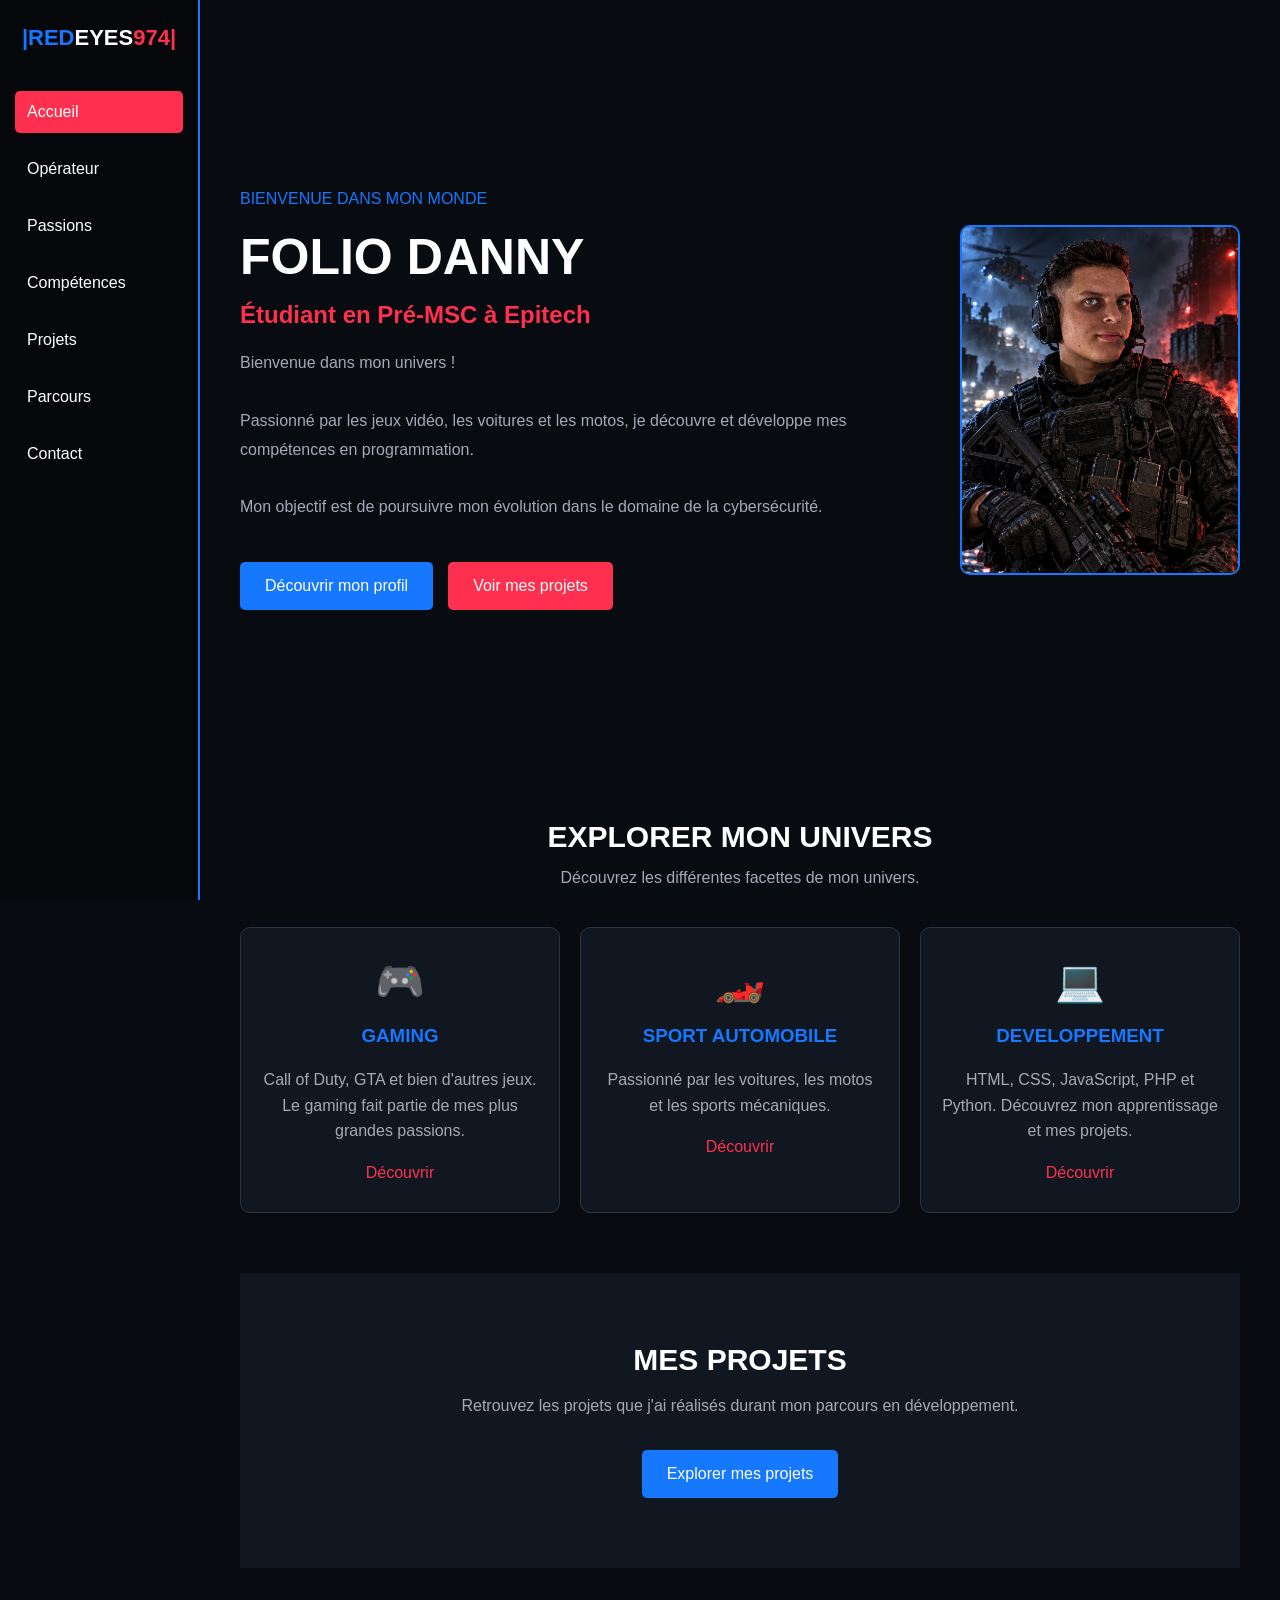
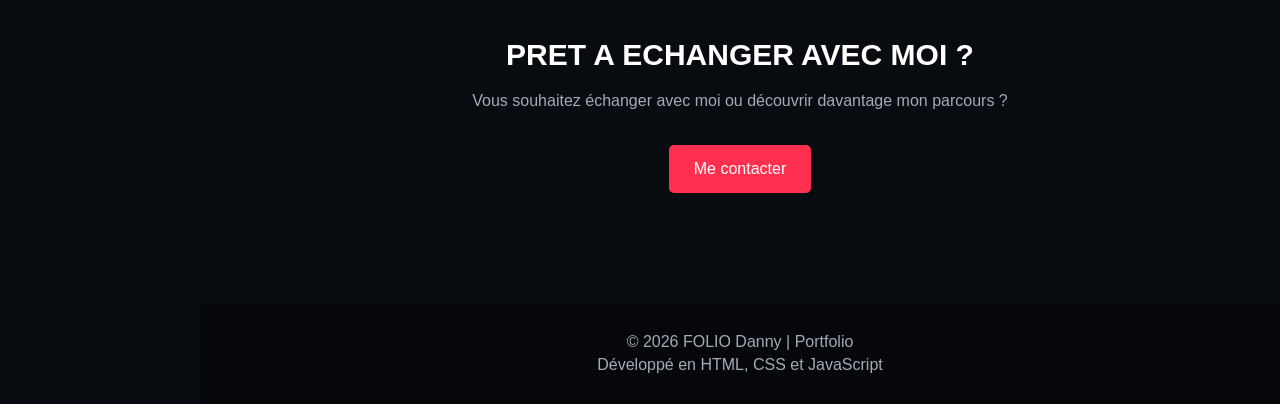
==== Frontend/HTML/index.html @ 4f89bb45 "Réorganisation du portfolio - Frontend et Backend" ====
<!DOCTYPE html>
<html lang="fr">

<head>
    <meta charset="UTF-8">
    <meta name="viewport" content="width=device-width, initial-scale=1.0">
    <meta name="description" content="Portfolio de Folio Danny - Développement, projets et passions">
    <meta name="author" content="Folio Danny">
    <title>Folio Danny | Portfolio</title>
    <link href="../CSS/style.css" rel="stylesheet">
    <script src="../JS/script.js" defer></script>
    <link rel="icon" type="image/png" href="../IMAGES/favicon.png">
</head>

<body>

    <!-- NAVIGATION -->
    <header>
        <nav class="navbar">
            <div class="logo"><span>|RED</span>EYES<span class="rouge">974|</span></div>
            <button class="menu-toggle" id="menu-toggle" type="button" aria-label="Ouvrir le menu" aria-expanded="false">☰</button>
            <ul class="menu" id="menu">
                <li><a href="../HTML/index.html" class="actif">Accueil</a></li>
                <li><a href="../HTML/operator.html">Opérateur</a></li>
                <li><a href="../HTML/passions.html">Passions</a></li>
                <li><a href="../HTML/competences.html">Compétences</a></li>
                <li><a href="../HTML/projets.html">Projets</a></li>
                <li><a href="../HTML/parcours.html">Parcours</a></li>
                <li><a href="../HTML/contact.html">Contact</a></li>
            </ul>
        </nav>
    </header>

    <main>
        <!-- PRESENTATION -->
        <section class="accueil" id="accueil">
            <div class="presentation">
                <p class="sous-titre">BIENVENUE DANS MON MONDE</p>
                <h1>FOLIO DANNY</h1>
                <h2>Étudiant en Pré-MSC à Epitech</h2>
                <p class="description">Bienvenue dans mon univers !<br>
                    Passionné par les jeux vidéo, les voitures et les motos, je découvre et développe mes compétences en programmation.<br>
                    Mon objectif est de poursuivre mon évolution dans le domaine de la cybersécurité.</p>

                <div class="boutons">
                    <a href="../HTML/operator.html" class="btn btn-bleu">Découvrir mon profil</a>
                    <a href="../HTML/projets.html" class="btn btn-rouge">Voir mes projets</a>
                </div>
            </div>

            <div class="photo-profil">
                <img src="../IMAGES/soldat RedEyes.png" alt="Photo de Folio Danny">
            </div>
        </section>

        <!-- MES UNIVERS -->
        <section class="univers" id="univers">
            <h2>EXPLORER MON UNIVERS</h2>
            <p class="section-description">Découvrez les différentes facettes de mon univers.</p>

            <div class="cartes">

                <!-- GAMING -->
                <article class="carte">
                    <div class="icone">🎮</div>
                    <h3>GAMING</h3>
                    <p>Call of Duty, GTA et bien d'autres jeux. Le gaming fait partie de mes plus grandes passions.</p>
                    <a href="../HTML/passions.html">Découvrir</a>
                </article>

                <!-- MOTORSPORT -->
                <article class="carte">
                    <div class="icone">🏎️</div>
                    <h3>SPORT AUTOMOBILE</h3>
                    <p>Passionné par les voitures, les motos et les sports mécaniques.</p>
                    <a href="../HTML/passions.html">Découvrir</a>
                </article>

                <!-- DEVELOPPEMENT -->
                <article class="carte">
                    <div class="icone">💻</div>
                    <h3>DEVELOPPEMENT</h3>
                    <p>HTML, CSS, JavaScript, PHP et Python. Découvrez mon apprentissage et mes projets.</p>
                    <a href="../HTML/competences.html">Découvrir</a>
                </article>
            </div>
        </section>

        <!-- MES PROJETS -->
        <section class="projets-accueil">
            <h2>MES PROJETS</h2>
            <p>Retrouvez les projets que j'ai réalisés durant mon parcours en développement.</p>
            <a href="../HTML/projets.html" class="btn btn-bleu">Explorer mes projets</a>
        </section>

        <!-- CONTACT -->
        <section class="contact-accueil">
            <h2>PRET A ECHANGER AVEC MOI ?</h2>
            <p>Vous souhaitez échanger avec moi ou découvrir davantage mon parcours ?</p>
            <a href="../HTML/contact.html" class="btn btn-rouge">Me contacter</a>
        </section>
    </main>

    <!-- FOOTER -->
    <footer>
        <p>© 2026 FOLIO Danny | Portfolio</p>
        <p>Développé en HTML, CSS et JavaScript</p>
    </footer>

</body>
</html>
---- Frontend/CSS/style.css ----
/* GENERAL */

* {
    margin: 0;
    padding: 0;
    box-sizing: border-box;
}

body {
    background-color: #080b10;
    color: white;
    font-family: Arial, sans-serif;
}

a {
    text-decoration: none;
    color: white;
}

ul {
    list-style: none;
}

/* NAVBAR */

.navbar {
    background-color: #05070a;
    width: 200px;
    height: 100vh;
    position: fixed;
    top: 0;
    left: 0;
    padding: 25px 15px;
    border-right: 2px solid #1677ff;
}

.logo {
    font-size: 22px;
    font-weight: bold;
    text-align: center;
    margin-bottom: 40px;
}

.logo span {
    color: #1677ff;
}

.logo .rouge {
    color: #ff304f;
}

.menu {
    display: flex;
    flex-direction: column;
    gap: 15px;
}

.menu a {
    display: block;
    padding: 12px;
    border-radius: 5px;
}

.menu a:hover {
    background-color: #1677ff;
}

.menu a.actif {
    background-color: #ff304f;
}

.menu-toggle {
    display: none;
}

/* CONTENU PRINCIPAL */

main {
    margin-left: 200px;
    padding: 40px;
}

/* ACCUEIL */

.accueil {
    min-height: 80vh;
    display: flex;
    align-items: center;
    justify-content: space-between;
    gap: 30px;
}

.presentation {
    max-width: 650px;
}

.sous-titre {
    color: #1677ff;
    margin-bottom: 20px;
}

.presentation h1 {
    font-size: 50px;
    margin-bottom: 15px;
}

.presentation h2 {
    color: #ff304f;
    margin-bottom: 20px;
}

.description {
    color: #a3abb8;
    line-height: 1.8;
    margin-bottom: 30px;
    white-space: pre-line;
}

/* BOUTONS */

.boutons {
    display: flex;
    gap: 15px;
    flex-wrap: wrap;
}

.btn {
    display: inline-block;
    padding: 15px 25px;
    border-radius: 5px;
    margin-top: 10px;
}

.btn-bleu {
    background-color: #1677ff;
}

.btn-rouge {
    background-color: #ff304f;
}

.btn:hover {
    opacity: 0.8;
}

/* PHOTO */

.photo-profil {
    width: 280px;
    height: 350px;
    flex-shrink: 0;
    border: 2px solid #1677ff;
    border-radius: 10px;
    overflow: hidden;
}

.photo-profil img {
    width: 100%;
    height: 100%;
    object-fit: cover;
}

/* MES UNIVERS */

.univers {
    padding: 60px 0;
    text-align: center;
}

.univers h2 {
    font-size: 30px;
    margin-bottom: 15px;
}

.section-description {
    color: #a3abb8;
    margin-bottom: 40px;
}

.cartes {
    display: flex;
    gap: 20px;
}

.carte {
    background-color: #111720;
    padding: 30px 20px;
    border: 1px solid #293444;
    border-radius: 10px;
    flex: 1;
}

.carte:hover {
    border-color: #ff304f;
}

.icone {
    font-size: 40px;
}

.carte h3 {
    color: #1677ff;
    margin: 20px 0;
}

.carte p {
    color: #a3abb8;
    line-height: 1.6;
    margin-bottom: 20px;
}

.carte a {
    color: #ff304f;
}

/* PROJETS ET CONTACT */

.projets-accueil,
.contact-accueil {
    padding: 70px 20px;
    text-align: center;
}

.projets-accueil {
    background-color: #111720;
}

.projets-accueil h2,
.contact-accueil h2 {
    font-size: 30px;
    margin-bottom: 20px;
}

.projets-accueil p,
.contact-accueil p {
    color: #a3abb8;
    margin-bottom: 25px;
}

/* PAGE CONTACT */

.contact {
    max-width: 700px;
    margin: 50px auto;
    padding: 30px;
}

.contact h1 {
    font-size: 40px;
    text-align: center;
    color: #1677ff;
    margin-bottom: 20px;
}

.contact-description {
    color: #a3abb8;
    text-align: center;
    line-height: 1.6;
    margin-bottom: 40px;
}

/* FORMULAIRE */

#form-contact {
    background-color: #111720;
    border: 1px solid #1677ff;
    padding: 30px;
    border-radius: 10px;
}

.champ {
    margin-bottom: 25px;
}

.champ label {
    display: block;
    margin-bottom: 10px;
    font-weight: bold;
}

.champ input,
.champ select,
.champ textarea {
    width: 100%;
    padding: 12px;
    background-color: #080b10;
    border: 1px solid #293444;
    border-radius: 5px;
    color: white;
    font-family: Arial, sans-serif;
    font-size: 15px;
}

.champ input:focus,
.champ select:focus,
.champ textarea:focus {
    outline: none;
    border-color: #1677ff;
}

.champ textarea {
    resize: vertical;
}

#form-contact button {
    width: 100%;
    border: none;
    cursor: pointer;
    font-size: 16px;
}

#message-formulaire {
    text-align: center;
    margin-top: 20px;
    color: #ff304f;
}

/* PAGE PASSIONS */

.passions {
    max-width: 1200px;
    margin: 30px auto;
}

.passions h1 {
    text-align: center;
    color: #1677ff;
    font-size: 40px;
    margin-bottom: 20px;
}

.passions-description {
    text-align: center;
    color: #a3abb8;
    margin-bottom: 50px;
    line-height: 1.6;
}

/* BLOCS PASSIONS */

.passion-bloc {
    display: flex;
    align-items: center;
    gap: 30px;
    background-color: #111720;
    border: 1px solid #293444;
    border-radius: 10px;
    padding: 25px;
    margin-bottom: 40px;
}

.passion-bloc:hover {
    border-color: #1677ff;
}

/* IMAGES */

.passion-image {
    width: 45%;
    flex-shrink: 0;
}

.passion-image img {
    width: 100%;
    height: 300px;
    object-fit: cover;
    border-radius: 8px;
}

/* TEXTES */

.passion-texte {
    flex: 1;
}

.passion-texte h2 {
    color: #ff304f;
    font-size: 26px;
    margin-bottom: 20px;
}

.passion-texte h3 {
    color: #1677ff;
    font-size: 18px;
    margin-top: 25px;
    margin-bottom: 15px;
}

.passion-texte p {
    color: #a3abb8;
    line-height: 1.8;
}

.passion-texte ul {
    padding-left: 20px;
    list-style: disc;
}

.passion-texte li {
    margin-bottom: 10px;
    color: white;
}

/* PAGE OPERATOR */

.operator {
    max-width: 1100px;
    margin: 30px auto;
}

.operator h1 {
    color: #1677ff;
    font-size: 40px;
    text-align: center;
    margin-bottom: 15px;
}

.operator-description {
    text-align: center;
    color: #a3abb8;
    margin-bottom: 50px;
}

/* FICHE OPERATEUR */

.operator-fiche {
    display: flex;
    gap: 40px;
    align-items: center;
    background-color: #111720;
    border: 1px solid #1677ff;
    border-radius: 10px;
    padding: 30px;
    margin-bottom: 50px;
}

/* PHOTO */

.operator-photo {
    width: 40%;
    flex-shrink: 0;
}

.operator-photo img {
    width: 100%;
    height: 450px;
    object-fit: cover;
    border-radius: 10px;
}

/* INFORMATIONS */

.operator-infos {
    flex: 1;
}

.operator-statut {
    color: #40d982;
    font-weight: bold;
    margin-bottom: 15px;
}

.operator-infos h2 {
    color: #ff304f;
    font-size: 35px;
    margin-bottom: 10px;
}

.operator-infos h3 {
    color: white;
    font-size: 22px;
    margin-bottom: 15px;
}

.operator-role {
    color: #1677ff;
    font-weight: bold;
    margin-bottom: 30px;
}

.operator-details {
    margin-bottom: 30px;
}

.operator-details p {
    padding: 12px 0;
    border-bottom: 1px solid #293444;
    color: #a3abb8;
}

.operator-details strong {
    color: white;
}

/* SECTIONS */

.operator-section {
    background-color: #111720;
    border: 1px solid #293444;
    border-radius: 10px;
    padding: 30px;
    margin-bottom: 30px;
}

.operator-section h2 {
    color: #1677ff;
    font-size: 25px;
    margin-bottom: 25px;
}

.operator-section p {
    color: #a3abb8;
    line-height: 1.8;
}

/* QUALITES */

.operator-qualites {
    display: flex;
    gap: 20px;
}

.qualite {
    flex: 1;
    background-color: #080b10;
    padding: 20px;
    border-radius: 8px;
    border: 1px solid #293444;
}

.qualite:hover {
    border-color: #ff304f;
}

.qualite h3 {
    color: #ff304f;
    font-size: 18px;
    margin-bottom: 15px;
}

/* OBJECTIFS */

.operator-objectifs {
    padding-left: 25px;
    list-style: disc;
}

.operator-objectifs li {
    color: #a3abb8;
    margin-bottom: 15px;
    line-height: 1.6;
}

/* BOUTONS */

.operator-boutons {
    display: flex;
    justify-content: center;
    gap: 20px;
    flex-wrap: wrap;
    margin: 40px 0;
}

/* PAGE COMPETENCES */

.competences {
    max-width: 1200px;
    margin: 30px auto;
}

.competences h1 {
    color: #1677ff;
    font-size: 40px;
    text-align: center;
    margin-bottom: 20px;
}

.competences-description {
    color: #a3abb8;
    text-align: center;
    line-height: 1.6;
    margin-bottom: 50px;
}

/* SECTIONS */

.competences-section {
    background-color: #111720;
    border: 1px solid #293444;
    border-radius: 10px;
    padding: 30px;
    margin-bottom: 35px;
}

.competences-section h2 {
    color: #1677ff;
    font-size: 25px;
    margin-bottom: 20px;
}

.competences-intro {
    color: #a3abb8;
    margin-bottom: 30px;
}

/* CARTES COMPETENCES */

.competences-cartes {
    display: flex;
    flex-wrap: wrap;
    gap: 20px;
}

.competence-carte {
    background-color: #080b10;
    border: 1px solid #293444;
    border-radius: 8px;
    padding: 25px;
    flex: 1 1 250px;
}

.competence-carte:hover {
    border-color: #1677ff;
}

.competence-carte h3 {
    color: white;
    font-size: 20px;
    margin-bottom: 15px;
}

.competence-carte p {
    color: #a3abb8;
    line-height: 1.6;
    margin-bottom: 15px;
}

/* NIVEAU */

.niveau {
    display: inline-block;
    color: #1677ff;
    border: 1px solid #1677ff;
    border-radius: 5px;
    padding: 7px 12px;
    font-size: 13px;
}

/* DOMAINES */

.competences-domaines {
    display: flex;
    gap: 20px;
}

.domaine {
    flex: 1;
    background-color: #080b10;
    border: 1px solid #293444;
    border-radius: 8px;
    padding: 25px;
}

.domaine:hover {
    border-color: #ff304f;
}

.domaine h3 {
    color: #ff304f;
    font-size: 19px;
    margin-bottom: 20px;
}

.domaine p {
    color: #a3abb8;
    line-height: 1.8;
}

/* SOFT SKILLS */

.soft-skills {
    display: flex;
    flex-wrap: wrap;
    gap: 20px;
}

.soft-skill {
    flex: 1 1 220px;
    background-color: #080b10;
    padding: 20px;
    border: 1px solid #293444;
    border-radius: 8px;
}

.soft-skill h3 {
    color: #ff304f;
    font-size: 18px;
    margin-bottom: 15px;
}

.soft-skill p {
    color: #a3abb8;
    line-height: 1.6;
}

/* BOUTONS */

.competences-boutons {
    display: flex;
    justify-content: center;
    flex-wrap: wrap;
    gap: 20px;
    margin: 40px 0;
}


/* PAGE PROJETS */

.projets {
    max-width: 1200px;
    margin: 30px auto;
}

.projets h1 {
    color: #1677ff;
    font-size: 40px;
    text-align: center;
    margin-bottom: 20px;
}

.projets-description {
    color: #a3abb8;
    text-align: center;
    line-height: 1.6;
    margin-bottom: 50px;
}

/* LISTE DES PROJETS */

.liste-projets {
    display: flex;
    flex-direction: column;
    gap: 30px;
}

/* CARTES PROJETS */

.projet-carte {
    display: flex;
    align-items: center;
    gap: 30px;
    background-color: #111720;
    border: 1px solid #293444;
    border-radius: 10px;
    padding: 25px;
}

.projet-carte:hover {
    border-color: #1677ff;
}

/* IMAGES */

.projet-carte img {
    width: 40%;
    height: 280px;
    object-fit: cover;
    border-radius: 8px;
}

/* INFORMATIONS */

.projet-infos {
    flex: 1;
}

.projet-numero {
    color: #1677ff;
    font-weight: bold;
    margin-bottom: 15px;
}

.projet-infos h2 {
    color: #ff304f;
    font-size: 25px;
    margin-bottom: 20px;
}

.projet-infos p {
    color: #a3abb8;
    line-height: 1.7;
    margin-bottom: 20px;
}

.projet-infos h3 {
    color: white;
    font-size: 17px;
    margin-bottom: 15px;
}

/* TECHNOLOGIES */

.projet-technologies {
    display: flex;
    flex-wrap: wrap;
    gap: 10px;
    margin-bottom: 25px;
}

.projet-technologies span {
    color: #1677ff;
    border: 1px solid #1677ff;
    padding: 8px 12px;
    border-radius: 5px;
    font-size: 13px;
}

/* STATUT */

.projet-infos .projet-statut {
    color: #ff304f;
    font-weight: bold;
    margin-bottom: 0;
}

/* CONTACT */

.projets-contact {
    text-align: center;
    padding: 60px 20px;
    margin-top: 50px;
    background-color: #111720;
    border-radius: 10px;
}

.projets-contact h2 {
    color: #1677ff;
    margin-bottom: 20px;
}

.projets-contact p {
    color: #a3abb8;
    margin-bottom: 25px;
}

/* PAGE PARCOURS */

.parcours {
    max-width: 1000px;
    margin: 30px auto;
}

.parcours h1 {
    color: #1677ff;
    font-size: 40px;
    text-align: center;
    margin-bottom: 20px;
}

.parcours-description {
    color: #a3abb8;
    text-align: center;
    line-height: 1.6;
    margin-bottom: 50px;
}

/* SECTIONS */

.parcours-section {
    margin-bottom: 50px;
}

.parcours-section h2 {
    color: #1677ff;
    font-size: 25px;
    margin-bottom: 30px;
}

/* CHRONOLOGIE */

.parcours-liste {
    border-left: 3px solid #1677ff;
    margin-left: 15px;
    padding-left: 30px;
}

/* CARTES */

.parcours-carte {
    background-color: #111720;
    border: 1px solid #293444;
    border-radius: 10px;
    padding: 30px;
    margin-bottom: 30px;
    position: relative;
}

.parcours-carte:hover {
    border-color: #ff304f;
}

/* POINTS DE LA CHRONOLOGIE */

.parcours-liste .parcours-carte::before {
    content: "";
    position: absolute;
    width: 13px;
    height: 13px;
    background-color: #ff304f;
    border-radius: 50%;
    top: 30px;
    left: -40px;
}

/* TEXTES */

.parcours-date {
    color: #1677ff;
    font-weight: bold;
    font-size: 14px;
    margin-bottom: 15px;
}

.parcours-carte h3 {
    color: #ff304f;
    font-size: 24px;
    margin-bottom: 10px;
}

.parcours-carte h4 {
    color: white;
    font-size: 18px;
    margin-bottom: 20px;
}

.parcours-carte p {
    color: #a3abb8;
    line-height: 1.8;
    margin-bottom: 20px;
}

/* STATUT */

.parcours-statut {
    display: inline-block;
    background-color: #1677ff;
    padding: 8px 15px;
    border-radius: 5px;
    font-size: 13px;
    font-weight: bold;
}

.parcours-statut.obtenu {
    background-color: #ff304f;
}

/* BOUTONS */

.parcours-boutons {
    display: flex;
    justify-content: center;
    flex-wrap: wrap;
    gap: 20px;
    margin: 40px 0;
}

/* RESPONSIVE TABLETTE */

@media (max-width: 1000px) {

    .projet-carte {
        flex-direction: column;
        align-items: stretch;
    }

    .projet-carte img {
        width: 100%;
        height: 300px;
    }

}

/* RESPONSIVE TABLETTE */

@media (max-width: 1000px) {

    .competences-domaines {
        flex-direction: column;
    }

}

/* FOOTER */

footer {
    margin-left: 200px;
    padding: 25px;
    background-color: #05070a;
    text-align: center;
    color: #a3abb8;
}

footer p {
    margin: 5px;
}

/* RESPONSIVE TABLETTE */

@media (max-width: 1100px) {

    .accueil {
        flex-direction: column;
        text-align: center;
        padding: 50px 0;
    }

    .boutons {
        justify-content: center;
    }

    .cartes {
        flex-wrap: wrap;
    }

    .carte {
        min-width: 220px;
    }
}

/* RESPONSIVE MOBILE */

@media (max-width: 768px) {

    .navbar {
        width: 100%;
        height: 70px;
        padding: 15px 20px;
        border-right: none;
        border-bottom: 2px solid #1677ff;
        display: flex;
        justify-content: space-between;
        align-items: center;
        z-index: 1000;
    }

    .logo {
        margin-bottom: 0;
    }

    .menu-toggle {
        display: block;
        background: none;
        border: none;
        color: white;
        font-size: 28px;
        cursor: pointer;
    }

    .menu {
        display: none;
        position: absolute;
        top: 70px;
        left: 0;
        width: 100%;
        background-color: #05070a;
        padding: 20px;
        max-height: calc(100vh - 70px);
        overflow-y: auto;
    }

    .menu.ouvert {
        display: flex;
    }

    main {
        margin-left: 0;
        padding: 90px 20px 20px;
    }

    .presentation h1 {
        font-size: 35px;
    }

    .photo-profil {
        width: 220px;
        height: 280px;
    }

    .cartes {
        flex-direction: column;
    }

    footer {
        margin-left: 0;
    }
}
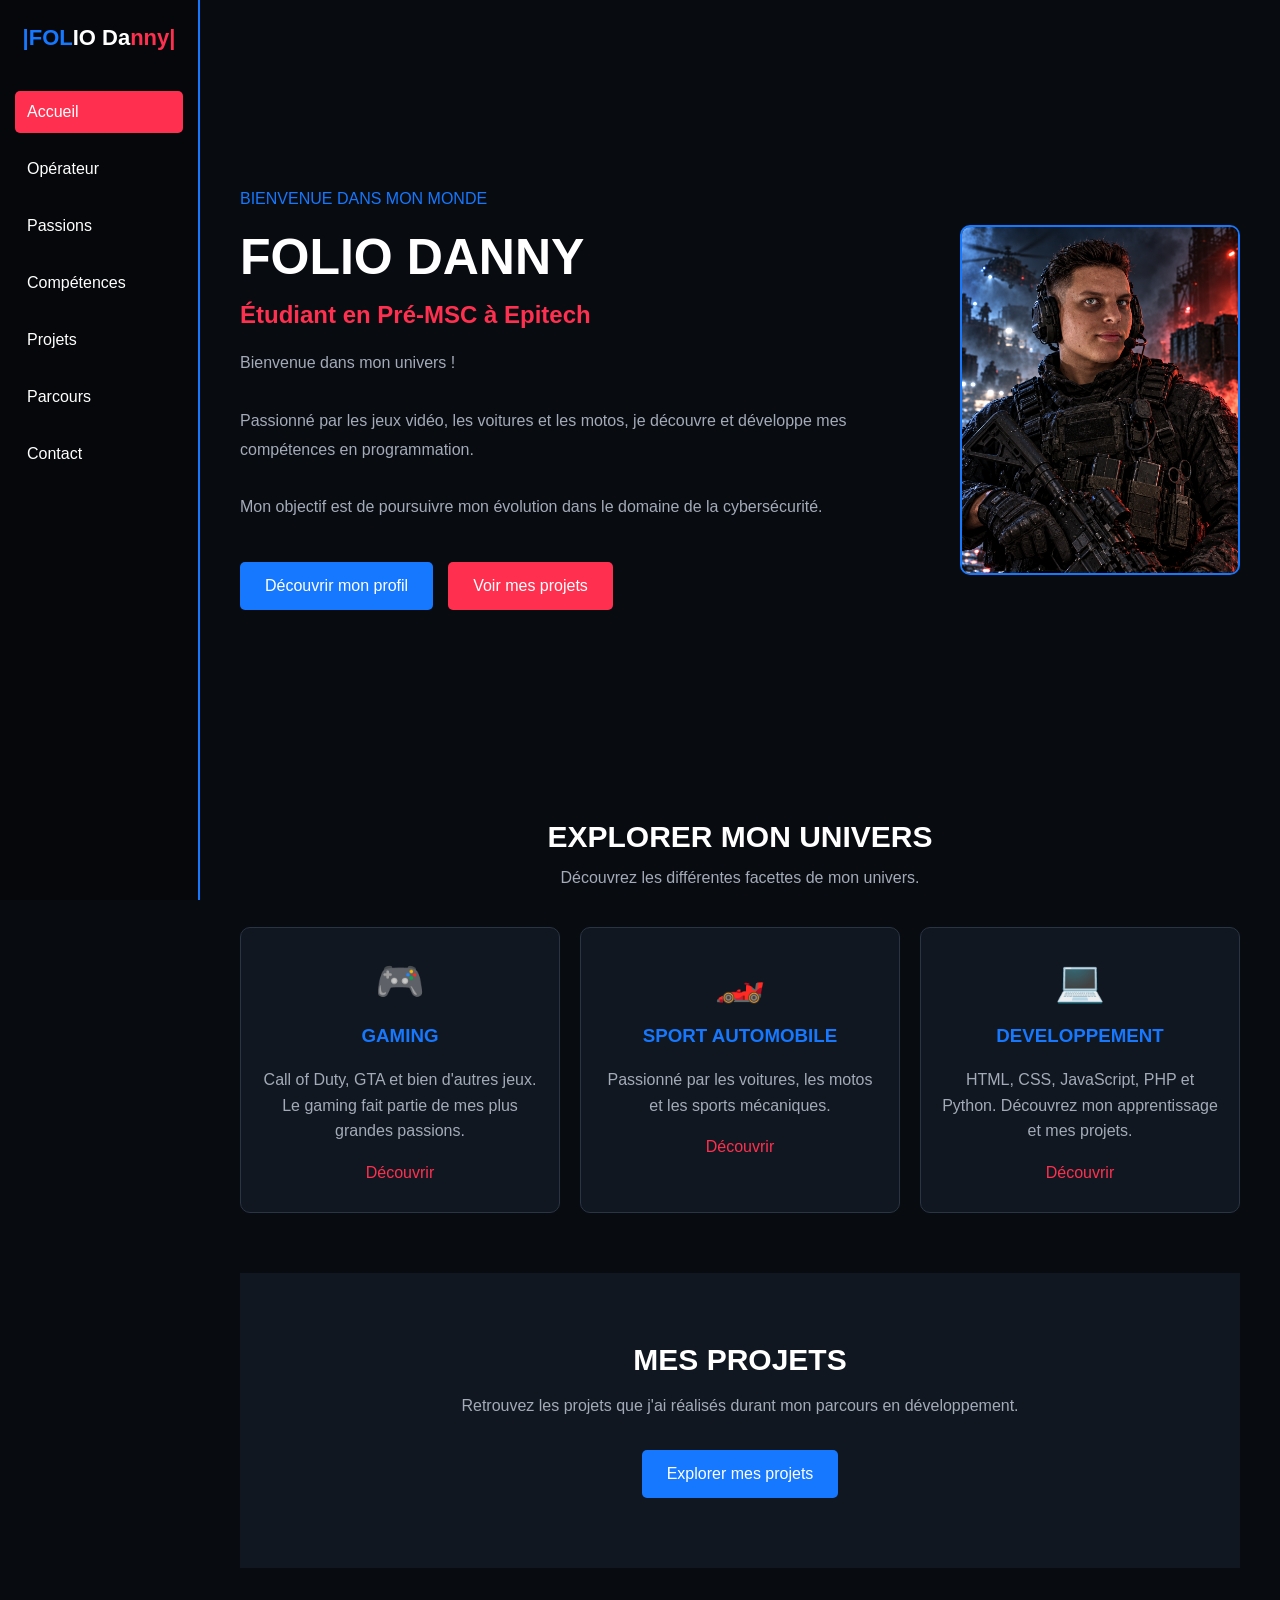
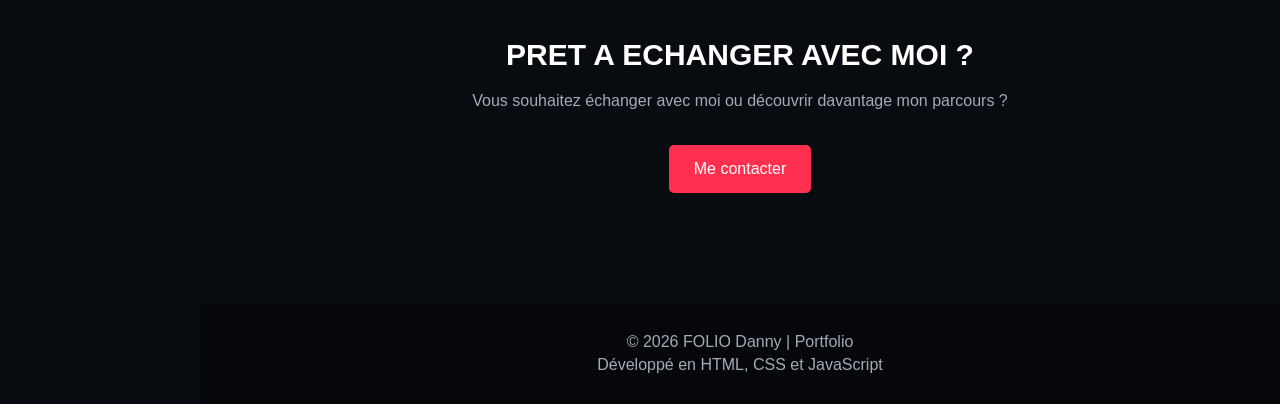
==== commit 8aad7066: "frontend portfolio" ====
--- a/Frontend/HTML/index.html
+++ b/Frontend/HTML/index.html
@@ -17,10 +17,10 @@
     <!-- NAVIGATION -->
     <header>
         <nav class="navbar">
-            <div class="logo"><span>|RED</span>EYES<span class="rouge">974|</span></div>
+            <div class="logo"><span>|FOL</span>IO Da<span class="rouge">nny|</span></div>
             <button class="menu-toggle" id="menu-toggle" type="button" aria-label="Ouvrir le menu" aria-expanded="false">☰</button>
             <ul class="menu" id="menu">
-                <li><a href="../HTML/index.html" class="actif">Accueil</a></li>
+                <li><a href="../HTML/index.html">Accueil</a></li>
                 <li><a href="../HTML/operator.html">Opérateur</a></li>
                 <li><a href="../HTML/passions.html">Passions</a></li>
                 <li><a href="../HTML/competences.html">Compétences</a></li>
--- a/Frontend/CSS/style.css
+++ b/Frontend/CSS/style.css
@@ -59,18 +59,99 @@
     display: block;
     padding: 12px;
     border-radius: 5px;
+    background-color: transparent;
+    color: white;
+    transition: background-color 0.2s ease;
 }
 
 .menu a:hover {
     background-color: #1677ff;
 }
 
-.menu a.actif {
+.menu a.actif,
+.menu a.actif:hover {
     background-color: #ff304f;
+    color: white;
 }
 
 .menu-toggle {
     display: none;
+}
+
+/* NAVBAR TOUJOURS VISIBLE SUR MOBILE */
+
+@media screen and (max-width: 768px) {
+
+    .navbar {
+        position: fixed;
+        top: 0;
+        left: 0;
+        right: 0;
+
+        width: 100%;
+        height: 70px;
+
+        display: flex;
+        justify-content: space-between;
+        align-items: center;
+
+        background-color: #05070a;
+        border-bottom: 2px solid #1677ff;
+
+        z-index: 9999;
+    }
+
+    /* BOUTON HAMBURGER */
+
+    .navbar .menu-toggle {
+        display: block;
+        flex-shrink: 0;
+
+        background: transparent;
+        border: none;
+
+        color: white;
+        font-size: 28px;
+
+        cursor: pointer;
+        z-index: 10001;
+    }
+
+    /* MENU DEROULANT */
+
+    .navbar .menu {
+        display: none;
+
+        position: absolute;
+        top: 100%;
+        left: 0;
+
+        width: 100%;
+        max-height: calc(100dvh - 70px);
+        overflow-y: auto;
+
+        flex-direction: column;
+
+        background-color: #05070a;
+        padding: 20px;
+
+        z-index: 10000;
+    }
+
+    .navbar .menu.ouvert {
+        display: flex;
+    }
+
+    /* EVITER QUE LE CONTENU PASSE SOUS LA NAVBAR */
+
+    main {
+        margin-left: 0;
+        padding-top: 95px;
+    }
+
+    footer {
+        margin-left: 0;
+    }
 }
 
 /* CONTENU PRINCIPAL */
@@ -964,32 +1045,6 @@
     margin: 40px 0;
 }
 
-/* RESPONSIVE TABLETTE */
-
-@media (max-width: 1000px) {
-
-    .projet-carte {
-        flex-direction: column;
-        align-items: stretch;
-    }
-
-    .projet-carte img {
-        width: 100%;
-        height: 300px;
-    }
-
-}
-
-/* RESPONSIVE TABLETTE */
-
-@media (max-width: 1000px) {
-
-    .competences-domaines {
-        flex-direction: column;
-    }
-
-}
-
 /* FOOTER */
 
 footer {
@@ -1004,14 +1059,59 @@
     margin: 5px;
 }
 
-/* RESPONSIVE TABLETTE */
-
-@media (max-width: 1100px) {
+/* RESPONSIVE GLOBAL */
+
+html {
+    scroll-behavior: smooth;
+}
+
+body {
+    min-width: 0;
+    overflow-x: clip;
+}
+
+main {
+    min-width: 0;
+}
+
+img,
+video {
+    max-width: 100%;
+}
+
+.presentation,
+.passion-texte,
+.operator-infos,
+.projet-infos,
+.carte,
+.competence-carte,
+.domaine,
+.soft-skill,
+.qualite {
+    min-width: 0;
+}
+
+h1, h2, h3, h4,
+p, li, a {
+    overflow-wrap: break-word;
+}
+
+/* PETITS ORDINATEURS / TABLETTES 769px à 1100px */
+
+@media (min-width: 769px) and (max-width: 1100px) {
+
+    main {
+        padding: 30px;
+    }
 
     .accueil {
         flex-direction: column;
         text-align: center;
-        padding: 50px 0;
+        gap: 35px;
+    }
+
+    .presentation {
+        max-width: 100%;
     }
 
     .boutons {
@@ -1023,28 +1123,71 @@
     }
 
     .carte {
-        min-width: 220px;
-    }
-}
-
-/* RESPONSIVE MOBILE */
+        flex: 1 1 240px;
+    }
+
+    .passion-bloc,
+    .operator-fiche,
+    .projet-carte {
+        gap: 20px;
+    }
+
+    .operator-photo img {
+        height: 350px;
+    }
+
+    .operator-infos h2 {
+        font-size: 28px;
+    }
+
+    .competences-domaines {
+        flex-direction: column;
+    }
+
+    .operator-qualites {
+        flex-wrap: wrap;
+    }
+
+    .qualite {
+        flex: 1 1 220px;
+    }
+
+    .projet-carte {
+        flex-direction: column;
+        align-items: stretch;
+    }
+
+    .projet-carte img {
+        width: 100%;
+        height: 280px;
+    }
+}
+
+/* MOBILE / TABLETTES VERTICALES 768px et moins */
 
 @media (max-width: 768px) {
 
+    /* NAVBAR */
+
     .navbar {
+        position: fixed;
+        top: 0;
+        left: 0;
         width: 100%;
         height: 70px;
-        padding: 15px 20px;
+        padding: 12px 20px;
+        display: flex;
+        align-items: center;
+        justify-content: space-between;
         border-right: none;
         border-bottom: 2px solid #1677ff;
-        display: flex;
-        justify-content: space-between;
-        align-items: center;
         z-index: 1000;
     }
 
     .logo {
+        font-size: 20px;
         margin-bottom: 0;
+        white-space: nowrap;
     }
 
     .menu-toggle {
@@ -1054,43 +1197,443 @@
         color: white;
         font-size: 28px;
         cursor: pointer;
+        padding: 5px 10px;
     }
 
     .menu {
         display: none;
         position: absolute;
-        top: 70px;
+        top: 100%;
         left: 0;
         width: 100%;
+        max-height: calc(100dvh - 70px);
+        overflow-y: auto;
         background-color: #05070a;
-        padding: 20px;
-        max-height: calc(100vh - 70px);
-        overflow-y: auto;
+        padding: 15px 20px;
+        flex-direction: column;
+        gap: 10px;
+        border-bottom: 2px solid #1677ff;
     }
 
     .menu.ouvert {
         display: flex;
     }
 
+    .menu a {
+        padding: 14px;
+        font-size: 16px;
+    }
+
+    /* CONTENU PRINCIPAL */
+
     main {
         margin-left: 0;
-        padding: 90px 20px 20px;
+        padding: 95px 20px 30px;
+        width: 100%;
+    }
+
+    /* ACCUEIL */
+
+    .accueil {
+        min-height: auto;
+        flex-direction: column;
+        align-items: center;
+        text-align: center;
+        gap: 30px;
+        padding: 25px 0;
+    }
+
+    .presentation {
+        width: 100%;
+        max-width: 100%;
     }
 
     .presentation h1 {
-        font-size: 35px;
+        font-size: clamp(28px, 6vw, 38px);
+        line-height: 1.2;
+    }
+
+    .presentation h2 {
+        font-size: 22px;
+    }
+
+    .description {
+        font-size: 15px;
+        line-height: 1.7;
     }
 
     .photo-profil {
-        width: 220px;
-        height: 280px;
+        width: min(100%, 280px);
+        height: 340px;
+    }
+
+    .boutons {
+        justify-content: center;
+        gap: 12px;
+    }
+
+    .btn {
+        text-align: center;
+        padding: 13px 20px;
+    }
+
+    /* CARTES ACCUEIL */
+
+    .univers {
+        padding: 40px 0;
     }
 
     .cartes {
         flex-direction: column;
-    }
+        gap: 20px;
+    }
+
+    .carte {
+        width: 100%;
+        min-width: 0;
+        flex: auto;
+        padding: 25px 20px;
+    }
+
+    .projets-accueil,
+    .contact-accueil {
+        padding: 40px 15px;
+    }
+
+    /* TITRES DES PAGES */
+
+    .contact h1,
+    .passions h1,
+    .operator h1,
+    .competences h1,
+    .projets h1,
+    .parcours h1 {
+        font-size: 30px;
+        line-height: 1.3;
+    }
+
+    /* DESCRIPTIONS */
+
+    .passions-description,
+    .operator-description,
+    .competences-description,
+    .projets-description,
+    .parcours-description {
+        margin-bottom: 30px;
+        line-height: 1.7;
+    }
+
+    /* PAGE PASSIONS */
+
+    .passions {
+        margin: 20px auto;
+    }
+
+    .passion-bloc {
+        flex-direction: column;
+        align-items: stretch;
+        gap: 20px;
+        padding: 20px;
+        margin-bottom: 25px;
+    }
+
+    .passion-image {
+        width: 100%;
+    }
+
+    .passion-image img {
+        width: 100%;
+        height: auto;
+        max-height: 350px;
+        object-fit: cover;
+    }
+
+    .passion-texte {
+        width: 100%;
+    }
+
+    .passion-texte h2 {
+        font-size: 23px;
+    }
+
+    /* PAGE OPERATEUR */
+
+    .operator {
+        margin: 20px auto;
+    }
+
+    .operator-fiche {
+        flex-direction: column;
+        align-items: stretch;
+        gap: 25px;
+        padding: 20px;
+        margin-bottom: 30px;
+    }
+
+    .operator-photo {
+        width: 100%;
+    }
+
+    .operator-photo img {
+        width: 100%;
+        height: auto;
+        max-height: 450px;
+        object-fit: cover;
+    }
+
+    .operator-infos {
+        width: 100%;
+    }
+
+    .operator-infos h2 {
+        font-size: 27px;
+    }
+
+    .operator-infos h3 {
+        font-size: 19px;
+    }
+
+    .operator-section {
+        padding: 20px;
+    }
+
+    .operator-qualites {
+        flex-direction: column;
+    }
+
+    .qualite {
+        width: 100%;
+        flex: auto;
+    }
+
+    /* PAGE COMPETENCES */
+
+    .competences {
+        margin: 20px auto;
+    }
+
+    .competences-section {
+        padding: 20px;
+        margin-bottom: 25px;
+    }
+
+    .competences-section h2 {
+        font-size: 22px;
+    }
+
+    .competences-cartes,
+    .competences-domaines,
+    .soft-skills {
+        flex-direction: column;
+        gap: 15px;
+    }
+
+    .competence-carte,
+    .domaine,
+    .soft-skill {
+        width: 100%;
+        flex: auto;
+        padding: 20px;
+    }
+
+    /* PAGE PROJETS */
+
+    .projets {
+        margin: 20px auto;
+    }
+
+    .projet-carte {
+        flex-direction: column;
+        align-items: stretch;
+        padding: 20px;
+        gap: 20px;
+    }
+
+    .projet-carte img {
+        width: 100%;
+        height: auto;
+        max-height: 300px;
+        object-fit: cover;
+    }
+
+    .projet-infos {
+        width: 100%;
+    }
+
+    .projet-infos h2 {
+        font-size: 23px;
+    }
+
+    .projet-technologies {
+        gap: 8px;
+    }
+
+    .projets-contact {
+        padding: 35px 20px;
+        margin-top: 30px;
+    }
+
+    /* PAGE PARCOURS */
+
+    .parcours {
+        margin: 20px auto;
+    }
+
+    .parcours-section {
+        margin-bottom: 35px;
+    }
+
+    .parcours-liste {
+        margin-left: 8px;
+        padding-left: 20px;
+    }
+
+    .parcours-carte {
+        padding: 20px;
+        margin-bottom: 25px;
+    }
+
+    .parcours-liste .parcours-carte::before {
+        left: -30px;
+    }
+
+    .parcours-carte h3 {
+        font-size: 21px;
+    }
+
+    /* PAGE CONTACT */
+
+    .contact {
+        width: 100%;
+        max-width: 100%;
+        margin: 20px auto;
+        padding: 0;
+    }
+
+    .contact-description {
+        margin-bottom: 30px;
+    }
+
+    #form-contact {
+        padding: 20px;
+    }
+
+    .champ input,
+    .champ select,
+    .champ textarea {
+        font-size: 16px;
+    }
+
+    /* FOOTER */
 
     footer {
         margin-left: 0;
+        padding: 25px 20px;
+        font-size: 14px;
+    }
+}
+
+/* PETITS TELEPHONES 480px et moins */
+
+@media (max-width: 480px) {
+
+    .navbar {
+        padding: 10px 15px;
+    }
+
+    .logo {
+        font-size: 18px;
+    }
+
+    main {
+        padding: 90px 15px 25px;
+    }
+
+    .presentation h1 {
+        font-size: 28px;
+    }
+
+    .presentation h2 {
+        font-size: 20px;
+    }
+
+    .photo-profil {
+        width: min(100%, 240px);
+        height: 300px;
+    }
+
+    .boutons {
+        flex-direction: column;
+        align-items: stretch;
+    }
+
+    .boutons .btn {
+        width: 100%;
+    }
+
+    .univers h2,
+    .projets-accueil h2,
+    .contact-accueil h2 {
+        font-size: 25px;
+    }
+
+    .contact h1,
+    .passions h1,
+    .operator h1,
+    .competences h1,
+    .projets h1,
+    .parcours h1 {
+        font-size: 27px;
+    }
+
+    .passion-bloc,
+    .operator-fiche,
+    .operator-section,
+    .competences-section,
+    .projet-carte,
+    .parcours-carte {
+        padding: 15px;
+    }
+
+    .passion-image img,
+    .projet-carte img {
+        max-height: 250px;
+    }
+
+    .operator-photo img {
+        max-height: 350px;
+    }
+
+    .competence-carte,
+    .domaine,
+    .soft-skill,
+    .qualite {
+        padding: 15px;
+    }
+
+    .parcours-liste {
+        padding-left: 15px;
+    }
+
+    .parcours-liste .parcours-carte::before {
+        left: -25px;
+    }
+
+    #form-contact {
+        padding: 15px;
+    }
+
+    .operator-boutons,
+    .competences-boutons,
+    .parcours-boutons {
+        flex-direction: column;
+        align-items: stretch;
+    }
+
+    .operator-boutons .btn,
+    .competences-boutons .btn,
+    .parcours-boutons .btn {
+        width: 100%;
+        text-align: center;
     }
 }
